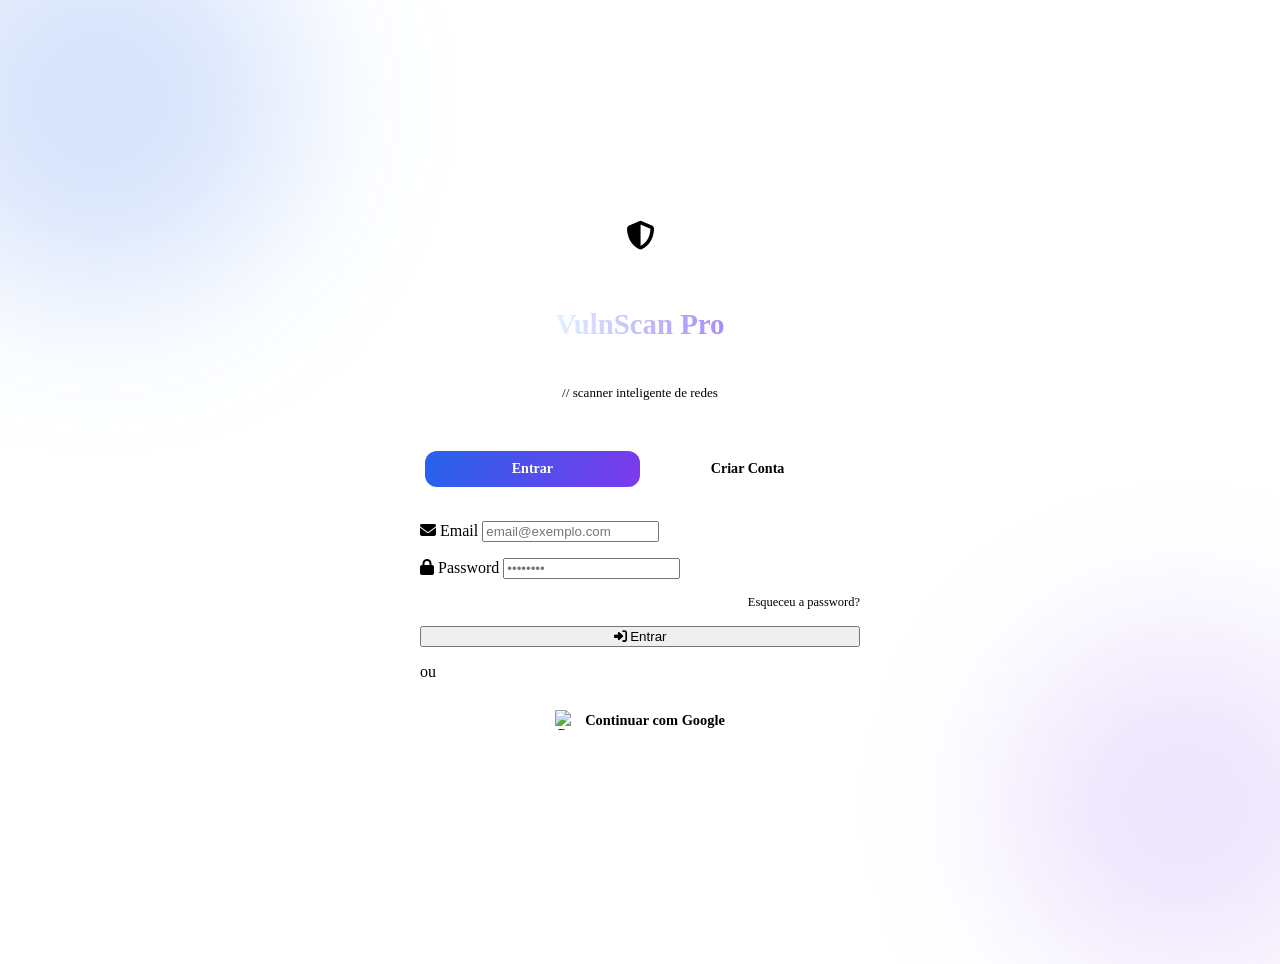
==== Pages/auth.html @ 95d9b436 "Add authentication HTML page for VulnScan Pro" ====
<!DOCTYPE html>
<html lang="pt">
<head>
  <meta charset="UTF-8">
  <meta name="viewport" content="width=device-width, initial-scale=1.0">
  <title>VulnScan Pro — Entrar</title>
  <link rel="stylesheet" href="../css/shared.css">
  <link rel="stylesheet" href="https://cdnjs.cloudflare.com/ajax/libs/font-awesome/6.5.0/css/all.min.css">
  <style>
    body { display:flex; align-items:center; justify-content:center; min-height:100vh; padding:1.5rem; }

    .auth-wrap {
      width:100%; max-width:440px;
      position:relative; z-index:1;
    }

    /* glow orb background */
    .orb {
      position:fixed;
      border-radius:50%;
      filter:blur(80px);
      pointer-events:none;
      z-index:0;
    }
    .orb-1 { width:400px;height:400px; background:rgba(37,99,235,.18); top:-100px; left:-100px; }
    .orb-2 { width:350px;height:350px; background:rgba(124,58,237,.14); bottom:-80px; right:-80px; }

    .logo-center {
      display:flex; flex-direction:column;
      align-items:center; gap:12px;
      margin-bottom:2rem; text-align:center;
    }
    .logo-center .logo-icon { width:56px;height:56px; font-size:1.8rem; margin:0 auto; }
    .logo-center h1 {
      font-size:1.8rem; font-weight:800;
      background:linear-gradient(to right,#e0f2fe,#a78bfa);
      -webkit-background-clip:text; background-clip:text; color:transparent;
    }
    .logo-center p { color:var(--muted); font-size:.82rem; font-family:var(--mono); }

    /* Tab switcher */
    .tabs {
      display:flex; background:var(--bg-input);
      border-radius:1rem; padding:.3rem;
      margin-bottom:1.8rem; border:1px solid var(--border);
    }
    .tab-btn {
      flex:1; padding:.6rem; border:none;
      background:transparent; color:var(--muted);
      font-family:var(--display); font-weight:700;
      font-size:.88rem; border-radius:.75rem;
      cursor:pointer; transition:.2s;
    }
    .tab-btn.active {
      background:linear-gradient(105deg,#2563eb,#7c3aed);
      color:white;
    }

    .auth-form { display:flex; flex-direction:column; gap:1rem; }
    .auth-form.hidden { display:none; }

    /* Google btn */
    .btn-google {
      display:flex; align-items:center; justify-content:center; gap:10px;
      width:100%; padding:.85rem; border-radius:1.2rem;
      border:1px solid var(--border-h); background:transparent;
      color:var(--text); font-family:var(--display);
      font-weight:700; font-size:.9rem; cursor:pointer; transition:.2s;
    }
    .btn-google:hover { background:rgba(255,255,255,.05); }
    .btn-google img { width:20px; height:20px; }

    .forgot {
      text-align:right; font-size:.78rem;
      color:var(--muted); font-family:var(--mono);
      cursor:pointer; transition:.2s;
    }
    .forgot:hover { color:var(--blue); }

    .terms {
      text-align:center; font-size:.72rem;
      color:var(--muted); font-family:var(--mono);
      margin-top:.5rem; line-height:1.6;
    }
    .terms a { color:var(--blue); text-decoration:none; }
    .terms a:hover { text-decoration:underline; }
  </style>
</head>
<body>

  <div class="orb orb-1"></div>
  <div class="orb orb-2"></div>

  <div class="auth-wrap">

    <!-- Logo -->
    <div class="logo-center">
      <div class="logo-icon"><i class="fas fa-shield-halved"></i></div>
      <h1>VulnScan Pro</h1>
      <p>// scanner inteligente de redes</p>
    </div>

    <div class="card">
      <!-- Tabs -->
      <div class="tabs">
        <button class="tab-btn active" id="tabLogin" onclick="switchTab('login')">Entrar</button>
        <button class="tab-btn"        id="tabReg"   onclick="switchTab('register')">Criar Conta</button>
      </div>

      <!-- Error -->
      <div class="error-msg" id="errorMsg"></div>

      <!-- LOGIN FORM -->
      <div class="auth-form" id="loginForm">
        <div class="field">
          <label><i class="fas fa-envelope"></i> Email</label>
          <input type="email" id="loginEmail" placeholder="email@exemplo.com" autocomplete="email">
        </div>
        <div class="field">
          <label><i class="fas fa-lock"></i> Password</label>
          <input type="password" id="loginPass" placeholder="••••••••" autocomplete="current-password">
        </div>
        <div class="forgot" onclick="sendPasswordReset()">Esqueceu a password?</div>
        <button class="btn btn-primary" id="btnLogin" onclick="doLogin()">
          <i class="fas fa-right-to-bracket"></i> Entrar
        </button>
        <div class="divider">ou</div>
        <button class="btn-google" onclick="doGoogleLogin()">
          <img src="https://www.gstatic.com/firebasejs/ui/2.0.0/images/auth/google.svg" alt="Google">
          Continuar com Google
        </button>
      </div>

      <!-- REGISTER FORM -->
      <div class="auth-form hidden" id="registerForm">
        <div class="field">
          <label><i class="fas fa-user"></i> Nome</label>
          <input type="text" id="regName" placeholder="O teu nome" autocomplete="name">
        </div>
        <div class="field">
          <label><i class="fas fa-envelope"></i> Email</label>
          <input type="email" id="regEmail" placeholder="email@exemplo.com" autocomplete="email">
        </div>
        <div class="field">
          <label><i class="fas fa-lock"></i> Password</label>
          <input type="password" id="regPass" placeholder="Mínimo 6 caracteres" autocomplete="new-password">
        </div>
        <div class="field">
          <label><i class="fas fa-lock"></i> Confirmar Password</label>
          <input type="password" id="regPassConfirm" placeholder="Repete a password" autocomplete="new-password">
        </div>
        <button class="btn btn-primary" id="btnRegister" onclick="doRegister()">
          <i class="fas fa-user-plus"></i> Criar Conta
        </button>
        <div class="divider">ou</div>
        <button class="btn-google" onclick="doGoogleLogin()">
          <img src="https://www.gstatic.com/firebasejs/ui/2.0.0/images/auth/google.svg" alt="Google">
          Continuar com Google
        </button>
        <p class="terms">
          Ao criar conta, aceitas os nossos
          <a href="#">Termos de Uso</a> e
          <a href="#">Política de Privacidade</a>.<br>
          Esta ferramenta destina-se exclusivamente a uso ético e autorizado.
        </p>
      </div>
    </div>
  </div>

  <!-- Firebase SDKs -->
  <script type="module">
    import { initializeApp }                          from "https://www.gstatic.com/firebasejs/10.12.0/firebase-app.js";
    import { getAuth, signInWithEmailAndPassword,
             createUserWithEmailAndPassword,
             GoogleAuthProvider, signInWithPopup,
             sendPasswordResetEmail, updateProfile,
             onAuthStateChanged }                     from "https://www.gstatic.com/firebasejs/10.12.0/firebase-auth.js";
    import { getFirestore, doc, setDoc, getDoc,
             serverTimestamp }                        from "https://www.gstatic.com/firebasejs/10.12.0/firebase-firestore.js";

    // ── Config (substitui pelos teus valores) ──
    const firebaseConfig = {
      apiKey:            "AIzaSyBUgdqPuFPaQoNPqar3zY67zH5wn1BYnxM",
      authDomain:        "vulnscan-pro-b4e40.firebaseapp.com",
      projectId:         "vulnscan-pro-b4e40",
      storageBucket:     "vulnscan-pro-b4e40.firebasestorage.app",
      messagingSenderId: "726513715328",
      appId:             "1:726513715328:web:e522ce412f5ff1ee2a3e65"
    };

    const app      = initializeApp(firebaseConfig);
    const auth     = getAuth(app);
    const db       = getFirestore(app);
    const provider = new GoogleAuthProvider();

    // ── Redirecionar se já logado ──
    onAuthStateChanged(auth, user => {
      if (user) window.location.href = '../index.html';
    });

    // ── Criar perfil no Firestore ──
    async function createUserProfile(user, extra = {}) {
      const ref = doc(db, 'users', user.uid);
      const snap = await getDoc(ref);
      if (!snap.exists()) {
        await setDoc(ref, {
          uid:       user.uid,
          email:     user.email,
          name:      user.displayName || extra.name || 'Utilizador',
          plan:      'free',
          scansUsed: 0,
          scansLimit:50,
          createdAt: serverTimestamp()
        });
      }
    }

    // ── Helpers UI ──
    function setLoading(btnId, loading) {
      const btn = document.getElementById(btnId);
      btn.disabled = loading;
      btn.innerHTML = loading
        ? '<span class="spinner"></span> A processar...'
        : (btnId === 'btnLogin'
            ? '<i class="fas fa-right-to-bracket"></i> Entrar'
            : '<i class="fas fa-user-plus"></i> Criar Conta');
    }

    function showError(msg) {
      const el = document.getElementById('errorMsg');
      el.textContent = msg;
      el.classList.add('show');
      setTimeout(() => el.classList.remove('show'), 5000);
    }

    function translateError(code) {
      const map = {
        'auth/user-not-found':      'Utilizador não encontrado.',
        'auth/wrong-password':      'Password incorreta.',
        'auth/email-already-in-use':'Este email já está registado.',
        'auth/weak-password':       'Password demasiado fraca (mín. 6 caracteres).',
        'auth/invalid-email':       'Email inválido.',
        'auth/too-many-requests':   'Demasiadas tentativas. Tenta mais tarde.',
        'auth/popup-closed-by-user':'Login cancelado.',
      };
      return map[code] || 'Ocorreu um erro. Tenta novamente.';
    }

    // ── Tab switcher (exposta globalmente) ──
    window.switchTab = function(tab) {
      document.getElementById('loginForm').classList.toggle('hidden',    tab !== 'login');
      document.getElementById('registerForm').classList.toggle('hidden', tab !== 'register');
      document.getElementById('tabLogin').classList.toggle('active',    tab === 'login');
      document.getElementById('tabReg').classList.toggle('active',      tab === 'register');
      document.getElementById('errorMsg').classList.remove('show');
    };

    // ── Login com Email ──
    window.doLogin = async function() {
      const email = document.getElementById('loginEmail').value.trim();
      const pass  = document.getElementById('loginPass').value;
      if (!email || !pass) { showError('Preenche todos os campos.'); return; }
      setLoading('btnLogin', true);
      try {
        await signInWithEmailAndPassword(auth, email, pass);
        window.location.href = '../index.html';
      } catch (e) {
        showError(translateError(e.code));
        setLoading('btnLogin', false);
      }
    };

    // ── Registo ──
    window.doRegister = async function() {
      const name  = document.getElementById('regName').value.trim();
      const email = document.getElementById('regEmail').value.trim();
      const pass  = document.getElementById('regPass').value;
      const conf  = document.getElementById('regPassConfirm').value;
      if (!name || !email || !pass) { showError('Preenche todos os campos.'); return; }
      if (pass !== conf)            { showError('As passwords não coincidem.'); return; }
      if (pass.length < 6)          { showError('Password demasiado curta (mín. 6).'); return; }
      setLoading('btnRegister', true);
      try {
        const cred = await createUserWithEmailAndPassword(auth, email, pass);
        await updateProfile(cred.user, { displayName: name });
        await createUserProfile(cred.user, { name });
        window.location.href = '../index.html';
      } catch (e) {
        showError(translateError(e.code));
        setLoading('btnRegister', false);
      }
    };

    // ── Login com Google ──
    window.doGoogleLogin = async function() {
      try {
        const result = await signInWithPopup(auth, provider);
        await createUserProfile(result.user);
        window.location.href = '../index.html';
      } catch (e) {
        showError(translateError(e.code));
      }
    };

    // ── Reset de Password ──
    window.sendPasswordReset = async function() {
      const email = document.getElementById('loginEmail').value.trim();
      if (!email) { showError('Insere o teu email para recuperar a password.'); return; }
      try {
        await sendPasswordResetEmail(auth, email);
        showError('✅ Email de recuperação enviado! Verifica a tua caixa.');
      } catch (e) {
        showError(translateError(e.code));
      }
    };

    // Enter key para submeter
    document.addEventListener('keydown', e => {
      if (e.key !== 'Enter') return;
      const loginHidden = document.getElementById('loginForm').classList.contains('hidden');
      if (!loginHidden) window.doLogin();
      else              window.doRegister();
    });
  </script>
</body>
</html>
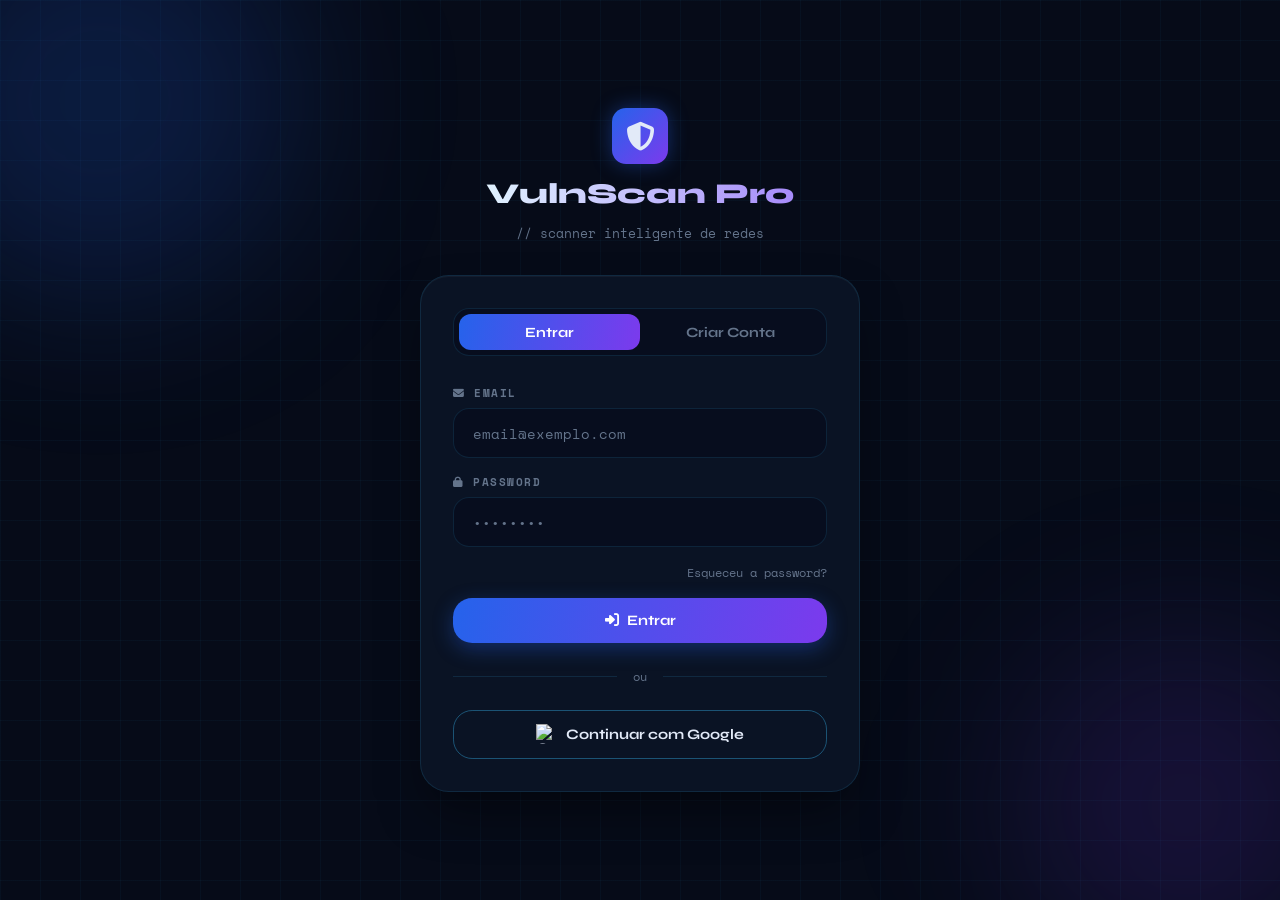
==== commit 0f194b54: "Atualizar o auth.html" ====
--- a/Pages/auth.html
+++ b/Pages/auth.html
@@ -4,7 +4,7 @@
   <meta charset="UTF-8">
   <meta name="viewport" content="width=device-width, initial-scale=1.0">
   <title>VulnScan Pro — Entrar</title>
-  <link rel="stylesheet" href="../css/shared.css">
+  <link rel="stylesheet" href="../CSS/shared.css">
   <link rel="stylesheet" href="https://cdnjs.cloudflare.com/ajax/libs/font-awesome/6.5.0/css/all.min.css">
   <style>
     body { display:flex; align-items:center; justify-content:center; min-height:100vh; padding:1.5rem; }
--- a/CSS/shared.css
+++ b/CSS/shared.css
@@ -0,0 +1,193 @@
+/* ══════════════════════════════════════════
+   VulnScan Pro — Shared Styles
+   ══════════════════════════════════════════ */
+@import url('https://fonts.googleapis.com/css2?family=Space+Mono:wght@400;700&family=Syne:wght@400;600;700;800&display=swap');
+
+:root {
+  --bg:          #060b18;
+  --bg-card:     rgba(12,20,38,0.9);
+  --bg-input:    #070d1e;
+  --border:      rgba(56,189,248,0.13);
+  --border-h:    rgba(56,189,248,0.38);
+  --blue:        #38bdf8;
+  --purple:      #a78bfa;
+  --green:       #34d399;
+  --red:         #f87171;
+  --orange:      #fb923c;
+  --yellow:      #fbbf24;
+  --text:        #e2eaf8;
+  --muted:       #64748b;
+  --dim:         #94a3b8;
+  --mono:        'Space Mono', monospace;
+  --display:     'Syne', sans-serif;
+}
+
+*, *::before, *::after { margin:0; padding:0; box-sizing:border-box; }
+
+body {
+  background: var(--bg);
+  font-family: var(--display);
+  color: var(--text);
+  min-height: 100vh;
+  overflow-x: hidden;
+}
+
+body::before {
+  content: '';
+  position: fixed; inset: 0;
+  background-image:
+    linear-gradient(rgba(56,189,248,.04) 1px, transparent 1px),
+    linear-gradient(90deg, rgba(56,189,248,.04) 1px, transparent 1px);
+  background-size: 40px 40px;
+  pointer-events: none;
+  z-index: 0;
+}
+
+.wrap {
+  max-width: 1280px;
+  margin: 0 auto;
+  padding: 2rem 1.5rem;
+  position: relative;
+  z-index: 1;
+}
+
+/* ── Navbar ── */
+.navbar {
+  display: flex;
+  flex-wrap: wrap;
+  justify-content: space-between;
+  align-items: center;
+  padding-bottom: 1rem;
+  margin-bottom: 2.5rem;
+  border-bottom: 1px solid var(--border);
+}
+.logo-area { display:flex; align-items:center; gap:14px; text-decoration:none; }
+.logo-icon {
+  width:44px; height:44px;
+  background: linear-gradient(135deg,#2563eb,#7c3aed);
+  border-radius:14px;
+  display:flex; align-items:center; justify-content:center;
+  font-size:1.4rem;
+  box-shadow: 0 0 20px rgba(37,99,235,.4);
+}
+.logo-text h1 {
+  font-size:1.4rem; font-weight:800; letter-spacing:-.5px;
+  background: linear-gradient(to right,#e0f2fe,#a78bfa);
+  -webkit-background-clip:text; background-clip:text; color:transparent;
+}
+.logo-text span { font-size:.7rem; color:var(--muted); font-family:var(--mono); }
+.nav-links { display:flex; gap:1.4rem; align-items:center; flex-wrap:wrap; }
+.nav-links a {
+  color:var(--dim); text-decoration:none;
+  font-size:.88rem; font-weight:600; transition:.2s;
+}
+.nav-links a:hover, .nav-links a.active { color:var(--blue); }
+.btn-nav {
+  background: rgba(37,99,235,.12);
+  border:1px solid #2563eb;
+  padding:.38rem 1rem; border-radius:30px;
+  font-weight:700; color:var(--blue);
+  font-family:var(--display); font-size:.82rem;
+  cursor:pointer; text-decoration:none; transition:.2s;
+}
+.btn-nav:hover { background:rgba(37,99,235,.22); }
+.btn-nav.danger { border-color:var(--red); color:var(--red); background:rgba(239,68,68,.08); }
+.btn-nav.danger:hover { background:rgba(239,68,68,.18); }
+
+/* ── Cards ── */
+.card {
+  background: var(--bg-card);
+  backdrop-filter: blur(16px);
+  border-radius: 1.8rem;
+  border: 1px solid var(--border);
+  padding: 2rem;
+  box-shadow: 0 25px 50px -12px rgba(0,0,0,.5), inset 0 1px 0 rgba(255,255,255,.04);
+}
+
+/* ── Inputs ── */
+.field { display:flex; flex-direction:column; gap:.45rem; }
+.field label {
+  font-size:.68rem; text-transform:uppercase;
+  letter-spacing:1.5px; font-weight:700;
+  color:var(--muted); font-family:var(--mono);
+}
+.field input {
+  background:var(--bg-input); border:1px solid var(--border);
+  padding:.85rem 1.2rem; border-radius:1rem;
+  color:var(--text); font-family:var(--mono); font-size:.88rem;
+  transition:.2s; width:100%;
+}
+.field input:focus { outline:none; border-color:var(--blue); box-shadow:0 0 0 3px rgba(56,189,248,.13); }
+.field input::placeholder { color:var(--muted); }
+
+/* ── Buttons ── */
+.btn {
+  display:inline-flex; align-items:center; gap:8px;
+  padding:.85rem 2rem; border-radius:1.2rem;
+  font-weight:700; font-size:.9rem; font-family:var(--display);
+  cursor:pointer; border:none; transition:all .2s;
+}
+.btn-primary {
+  background: linear-gradient(105deg,#2563eb,#7c3aed);
+  color:white; box-shadow:0 6px 20px rgba(37,99,235,.35); width:100%;
+  justify-content:center;
+}
+.btn-primary:hover { transform:translateY(-2px); box-shadow:0 12px 28px rgba(37,99,235,.45); }
+.btn-primary:disabled { opacity:.55; cursor:not-allowed; transform:none; }
+.btn-ghost {
+  background:transparent; border:1px solid var(--border-h);
+  color:var(--blue); width:100%; justify-content:center;
+}
+.btn-ghost:hover { background:rgba(56,189,248,.08); }
+
+/* ── Divider ── */
+.divider {
+  display:flex; align-items:center; gap:1rem;
+  color:var(--muted); font-size:.78rem; font-family:var(--mono);
+  margin:.5rem 0;
+}
+.divider::before, .divider::after {
+  content:''; flex:1; height:1px; background:var(--border);
+}
+
+/* ── Toast ── */
+.toast {
+  position:fixed; bottom:2rem; right:2rem;
+  background:var(--bg-card); border:1px solid var(--green);
+  color:var(--green); padding:.8rem 1.4rem;
+  border-radius:1rem; font-family:var(--mono); font-size:.78rem;
+  z-index:9999; box-shadow:0 8px 24px rgba(0,0,0,.35);
+  animation:slideUp .3s ease;
+  display:flex; align-items:center; gap:8px;
+}
+.toast.error { border-color:var(--red); color:var(--red); }
+@keyframes slideUp {
+  from { opacity:0; transform:translateY(16px); }
+  to   { opacity:1; transform:translateY(0); }
+}
+
+/* ── Error msg ── */
+.error-msg {
+  background: rgba(239,68,68,.1);
+  border:1px solid rgba(239,68,68,.3);
+  color:var(--red); border-radius:.8rem;
+  padding:.75rem 1rem; font-size:.8rem;
+  font-family:var(--mono); display:none;
+}
+.error-msg.show { display:block; }
+
+/* ── Spinner ── */
+.spinner {
+  width:18px; height:18px;
+  border:2px solid rgba(255,255,255,.3);
+  border-top-color:white;
+  border-radius:50%;
+  animation:spin .7s linear infinite;
+  display:inline-block;
+}
+@keyframes spin { to { transform:rotate(360deg); } }
+
+@media(max-width:680px) {
+  .wrap { padding:1rem; }
+  .navbar { flex-direction:column; align-items:flex-start; gap:.8rem; }
+}
